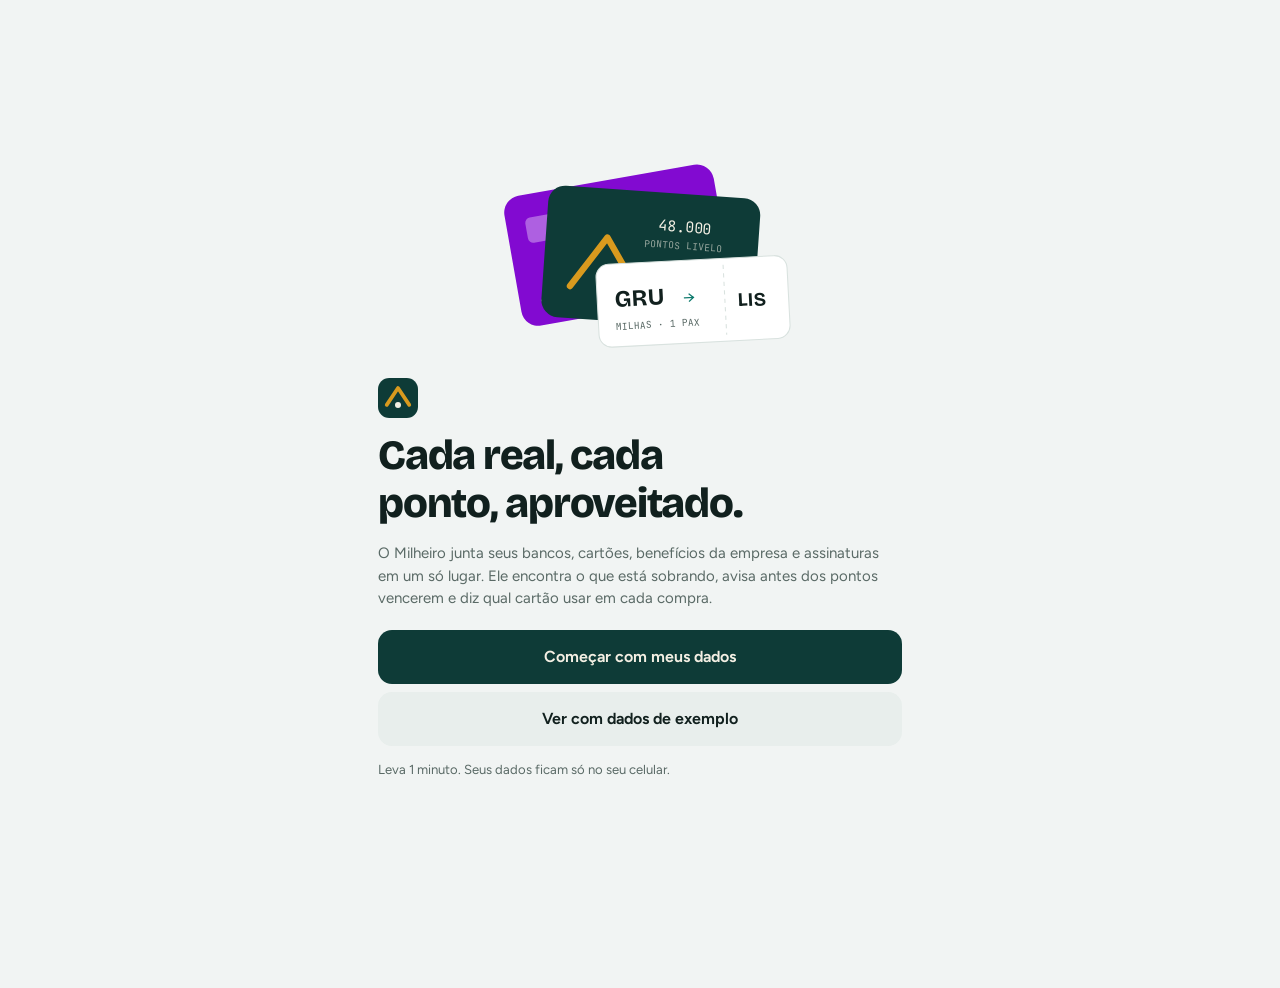
==== index.html @ a9b8e565 "Milheiro: PWA para otimizar assinaturas, benefícios, cartões e milhas Onboarding, otimizador de assi" ====
<!doctype html>
<html lang="pt-BR">
<head>
  <meta charset="utf-8">
  <meta name="viewport" content="width=device-width, initial-scale=1, viewport-fit=cover">
  <title>Milheiro</title>
  <meta name="description" content="Otimize assinaturas, benefícios, cartões e milhas em um só lugar.">
  <meta name="theme-color" content="#0E3B37">
  <meta name="apple-mobile-web-app-capable" content="yes">
  <meta name="mobile-web-app-capable" content="yes">
  <meta name="apple-mobile-web-app-status-bar-style" content="black-translucent">
  <meta name="apple-mobile-web-app-title" content="Milheiro">
  <link rel="manifest" href="manifest.webmanifest">
  <link rel="icon" href="icons/icon.svg" type="image/svg+xml">
  <link rel="apple-touch-icon" href="icons/icon-192.png">
  <link rel="preconnect" href="https://fonts.googleapis.com">
  <link rel="preconnect" href="https://fonts.gstatic.com" crossorigin>
  <link rel="stylesheet" href="https://fonts.googleapis.com/css2?family=Bricolage+Grotesque:opsz,wght@12..96,500..800&family=Figtree:wght@400..700&family=JetBrains+Mono:wght@400..600&display=swap">
  <link rel="stylesheet" href="css/app.css">
</head>
<body>
  <div id="app"></div>

  <div id="sheet" class="sheet" hidden>
    <div class="sheet-backdrop" data-act="sheet-close"></div>
    <div class="sheet-panel" role="dialog" aria-modal="true" aria-labelledby="sheet-title">
      <div class="sheet-grip"></div>
      <div class="sheet-head">
        <h2 id="sheet-title" class="sheet-title"></h2>
        <button class="icon-btn" data-act="sheet-close" aria-label="Fechar"><svg class="i" viewBox="0 0 24 24" aria-hidden="true"><path d="M6 6l12 12M18 6 6 18"/></svg></button>
      </div>
      <div id="sheet-body" class="sheet-body"></div>
    </div>
  </div>
  <div id="toast" role="status" aria-live="polite"></div>

  <script src="js/catalog.js"></script>
  <script src="js/engine.js"></script>
  <script src="js/phone.js"></script>
  <script src="js/app.js"></script>
</body>
</html>
---- css/app.css ----
/* Milheiro — layout: coluna única de app (até 560px), cabeçalho fixo no topo,
   barra de abas no rodapé, folhas (bottom sheets) para editar.
   Identidade: verde-petróleo profundo (tinta de cartão premium) + ouro de milhas,
   números em mono como num extrato. */
:root {
  --bg: #F1F4F3;
  --card: #FFFFFF;
  --card-2: #E8EEEC;
  --fg: #11201E;
  --muted: #5A6A66;
  --line: #D9E2DF;
  --ink: #0E3B37;
  --paper-on-ink: #F3EFE3;
  --gold: #D99A1E;
  --accent: #0E7A6D;
  --accent-soft: #D7EEEA;
  --good: #1A7F52;
  --good-soft: #DCF2E6;
  --warn: #A86F00;
  --warn-soft: #FBEFD2;
  --bad: #B4372B;
  --bad-soft: #F9E1DD;
  --shadow: 0 1px 2px rgba(14, 59, 55, .06), 0 8px 24px rgba(14, 59, 55, .08);
  --c-video: #3F5BD9; --c-music: #1A9E6E; --c-gym: #D9475C; --c-shipping: #D99A1E; --c-delivery: #E06A2B;
  --c-mobility: #6B7280; --c-cloud: #2F8FD1; --c-ai: #8B5CF6; --c-club: #0E7A6D; --c-other: #94A3B8;

  --display: 'Bricolage Grotesque', 'Segoe UI', system-ui, sans-serif;
  --body: 'Figtree', system-ui, -apple-system, 'Segoe UI', Roboto, sans-serif;
  --mono: 'JetBrains Mono', ui-monospace, 'SF Mono', Menlo, monospace;
  --r: 18px;
  --r-sm: 12px;
  --tab-h: 64px;
}
@media (prefers-color-scheme: dark) {
  :root:not([data-theme="light"]) {
    --bg: #0B1312; --card: #13201E; --card-2: #1A2A27; --fg: #E6EEEC; --muted: #93A5A1; --line: #233531;
    --ink: #17504A; --paper-on-ink: #F3EFE3; --gold: #EDB548; --accent: #43C2AE; --accent-soft: #12332E;
    --good: #4CC98D; --good-soft: #10301F; --warn: #E9B44C; --warn-soft: #33270C; --bad: #F07A6C; --bad-soft: #3A1A16;
    --shadow: 0 1px 2px rgba(0, 0, 0, .3), 0 10px 30px rgba(0, 0, 0, .35);
    --c-video: #7189F0; --c-music: #3DC495; --c-gym: #F0728A; --c-shipping: #EDB548; --c-delivery: #F28F55;
    --c-mobility: #9CA3AF; --c-cloud: #5BB3EE; --c-ai: #A78BFA; --c-club: #43C2AE; --c-other: #64748B;
    color-scheme: dark;
  }
}
:root[data-theme="dark"] {
  --bg: #0B1312; --card: #13201E; --card-2: #1A2A27; --fg: #E6EEEC; --muted: #93A5A1; --line: #233531;
  --ink: #17504A; --paper-on-ink: #F3EFE3; --gold: #EDB548; --accent: #43C2AE; --accent-soft: #12332E;
  --good: #4CC98D; --good-soft: #10301F; --warn: #E9B44C; --warn-soft: #33270C; --bad: #F07A6C; --bad-soft: #3A1A16;
  --shadow: 0 1px 2px rgba(0, 0, 0, .3), 0 10px 30px rgba(0, 0, 0, .35);
  --c-video: #7189F0; --c-music: #3DC495; --c-gym: #F0728A; --c-shipping: #EDB548; --c-delivery: #F28F55;
  --c-mobility: #9CA3AF; --c-cloud: #5BB3EE; --c-ai: #A78BFA; --c-club: #43C2AE; --c-other: #64748B;
  color-scheme: dark;
}

*, *::before, *::after { box-sizing: border-box; }
html { -webkit-text-size-adjust: 100%; }
html.locked { overflow: hidden; }
body {
  margin: 0; background: var(--bg); color: var(--fg);
  font: 15px/1.5 var(--body);
  -webkit-font-smoothing: antialiased;
  -webkit-tap-highlight-color: transparent;
}
body::before { content: ""; position: fixed; inset: 0 0 auto; height: env(safe-area-inset-top, 0px); z-index: 30; background: var(--bg); }
[hidden] { display: none !important; }
button, input, select { font: inherit; color: inherit; }
button { cursor: pointer; }
:focus-visible { outline: 2px solid var(--accent); outline-offset: 2px; border-radius: 6px; }
h1, h2, h3 { font-family: var(--display); line-height: 1.15; margin: 0; text-wrap: balance; letter-spacing: -0.01em; }
h1 { font-size: 1.9rem; font-weight: 700; }
h2 { font-size: 1.1rem; font-weight: 650; }
h3 { font-size: 1rem; font-weight: 650; }
p { margin: 0; }
.num { font-family: var(--mono); font-variant-numeric: tabular-nums; letter-spacing: -0.02em; }
.muted { color: var(--muted); }
.small { font-size: .82rem; }
.center { text-align: center; }
.i { width: 20px; height: 20px; fill: none; stroke: currentColor; stroke-width: 1.8; stroke-linecap: round; stroke-linejoin: round; flex: none; }
.i.flip { transform: scaleX(-1); }

#app { max-width: 560px; margin: 0 auto; min-height: 100vh; padding-bottom: calc(var(--tab-h) + env(safe-area-inset-bottom, 0px) + 24px); }

/* ---------- topo ---------- */
.top {
  position: sticky; top: env(safe-area-inset-top, 0px); z-index: 20;
  display: flex; align-items: center; justify-content: space-between;
  padding-block: 10px; padding-left: max(16px, env(safe-area-inset-left, 0px)); padding-right: max(16px, env(safe-area-inset-right, 0px));
  background: color-mix(in srgb, var(--bg) 88%, transparent);
  backdrop-filter: blur(12px); -webkit-backdrop-filter: blur(12px);
}
.brand { display: flex; align-items: center; gap: 8px; font-family: var(--display); font-weight: 700; font-size: 1.15rem; }
.mark { width: 30px; height: 30px; display: block; }
.top-actions { display: flex; gap: 6px; align-items: center; }
.install-btn { display: none; }
.can-install .install-btn { display: inline-flex; }
.chip-btn { display: inline-flex; align-items: center; gap: 6px; border: 1px solid var(--line); background: var(--card); border-radius: 999px; padding: 6px 12px; font-size: .85rem; font-weight: 600; }
.icon-btn { display: inline-grid; place-items: center; width: 40px; height: 40px; border-radius: 12px; border: 0; background: transparent; color: var(--muted); flex: none; }
.icon-btn:hover { background: var(--card-2); color: var(--fg); }
.icon-btn.tiny { width: 30px; height: 30px; border-radius: 9px; }
.icon-btn.tiny .i { width: 16px; height: 16px; }

.example-bar { margin: 0 16px 6px; display: flex; gap: 10px; align-items: center; justify-content: space-between; padding: 8px 8px 8px 14px; border-radius: 12px; background: var(--warn-soft); color: var(--fg); font-size: .85rem; }
.example-bar button { border: 0; background: var(--fg); color: var(--bg); border-radius: 9px; padding: 6px 10px; font-weight: 600; font-size: .8rem; white-space: nowrap; }

.view { padding-left: max(16px, env(safe-area-inset-left, 0px)); padding-right: max(16px, env(safe-area-inset-right, 0px)); padding-block: 4px 0; display: flex; flex-direction: column; gap: 22px; }

/* ---------- abas ---------- */
.tabbar {
  position: fixed; left: 0; right: 0; bottom: 0; z-index: 25;
  display: grid; grid-template-columns: repeat(5, 1fr);
  max-width: 560px; margin: 0 auto;
  padding: 6px max(8px, env(safe-area-inset-right, 0px)) calc(6px + env(safe-area-inset-bottom, 0px)) max(8px, env(safe-area-inset-left, 0px));
  background: color-mix(in srgb, var(--card) 92%, transparent);
  backdrop-filter: blur(14px); -webkit-backdrop-filter: blur(14px);
  border-top: 1px solid var(--line);
}
.tab { display: flex; flex-direction: column; align-items: center; gap: 2px; padding: 6px 0; color: var(--muted); text-decoration: none; font-size: .7rem; font-weight: 600; border-radius: 12px; }
.tab .i { width: 22px; height: 22px; transition: transform .2s; }
.tab.on { color: var(--accent); }
.tab.on .i { transform: translateY(-1px); stroke-width: 2.2; }

/* ---------- botões ---------- */
.btn { display: inline-flex; align-items: center; justify-content: center; gap: 8px; border: 0; border-radius: 14px; padding: 12px 18px; font-weight: 650; background: var(--ink); color: var(--paper-on-ink); transition: transform .12s, filter .12s; }
.btn:active { transform: scale(.98); }
.btn:hover { filter: brightness(1.08); }
.btn-ghost { background: var(--card-2); color: var(--fg); }
.btn-small { padding: 7px 12px; font-size: .85rem; border-radius: 11px; }
.btn-wide { width: 100%; }
.btn.danger { color: var(--bad); }
.btn.danger-fill { background: var(--bad); color: #fff; }
.link { display: inline-flex; align-items: center; gap: 4px; border: 0; background: none; color: var(--accent); font-weight: 600; font-size: .88rem; padding: 4px 0; }
.link .i { width: 16px; height: 16px; }

/* ---------- início ---------- */
.hero { background: var(--ink); color: var(--paper-on-ink); border-radius: 24px; padding: 20px; display: flex; flex-direction: column; gap: 16px; position: relative; overflow: hidden; }
.hero::after { content: ""; position: absolute; right: -60px; top: -60px; width: 220px; height: 220px; border-radius: 50%; border: 28px solid color-mix(in srgb, var(--gold) 16%, transparent); pointer-events: none; }
.eyebrow { font-size: .75rem; text-transform: uppercase; letter-spacing: .09em; font-weight: 700; opacity: .8; }
.hero-grid { display: grid; grid-template-columns: 128px 1fr; gap: 18px; align-items: center; }
.ring { position: relative; width: 128px; height: 128px; }
.ring svg { width: 100%; height: 100%; transform: rotate(-90deg); }
.ring circle { fill: none; stroke-width: 10; }
.ring-track { stroke: color-mix(in srgb, var(--paper-on-ink) 14%, transparent); }
.ring-val { stroke: var(--gold); stroke-linecap: round; }
.ring-good .ring-val { stroke: #5FD39B; }
.ring-bad .ring-val { stroke: #FF8D7A; }
.ring-label { position: absolute; inset: 0; display: grid; place-content: center; text-align: center; }
.ring-label b { font-family: var(--display); font-size: 2.3rem; line-height: 1; font-weight: 700; }
.ring-label span { font-size: .66rem; text-transform: uppercase; letter-spacing: .08em; opacity: .75; margin-top: 4px; }
.hero-stats { display: flex; flex-direction: column; gap: 12px; min-width: 0; }
.stat { display: flex; flex-direction: column; }
.stat span { font-size: .78rem; opacity: .75; }
.stat b { font-size: 1.35rem; font-weight: 600; line-height: 1.2; }
.stat small { font-size: .75rem; opacity: .65; }
.stat-save b { color: var(--gold); }
.wallet-strip { display: flex; align-items: center; gap: 10px; width: 100%; border: 0; text-align: left; border-radius: 14px; padding: 12px 14px; background: color-mix(in srgb, var(--paper-on-ink) 10%, transparent); color: inherit; }
.wallet-strip .i:first-child { color: var(--gold); }
.wallet-strip span:nth-of-type(1) { flex: 1; }
.wallet-strip .muted { color: inherit; opacity: .7; }
.company-note { display: flex; gap: 8px; align-items: flex-start; font-size: .85rem; opacity: .9; }
.company-note .i { color: var(--gold); margin-top: 1px; }

.quick { display: flex; gap: 10px; overflow-x: auto; margin: -6px -16px 0; padding: 6px 16px; scrollbar-width: none; scroll-snap-type: x proximity; }
.quick::-webkit-scrollbar { display: none; }
.quick button { flex: none; scroll-snap-align: start; display: flex; flex-direction: column; align-items: flex-start; gap: 18px; width: 116px; padding: 14px; border-radius: 16px; border: 1px solid var(--line); background: var(--card); font-weight: 600; font-size: .85rem; text-align: left; line-height: 1.25; }
.quick button .i { color: var(--accent); }
.quick button:active { transform: scale(.97); }

.setup { display: flex; gap: 12px; align-items: center; padding: 14px; border-radius: var(--r); background: var(--accent-soft); }
.setup > .i { color: var(--accent); }
.setup div { flex: 1; min-width: 0; }
.setup p { font-size: .85rem; color: var(--muted); }

.block { display: flex; flex-direction: column; gap: 12px; }
.block-head { display: flex; align-items: baseline; justify-content: space-between; gap: 12px; }

.insights { list-style: none; margin: 0; padding: 0; display: flex; flex-direction: column; gap: 10px; }
.insight { position: relative; background: var(--card); border-radius: var(--r); padding: 14px 14px 14px 18px; display: flex; flex-direction: column; gap: 6px; box-shadow: var(--shadow); overflow: hidden; animation: rise .4s both; }
.insight::before { content: ""; position: absolute; left: 0; top: 0; bottom: 0; width: 4px; background: var(--muted); }
.sev-high::before { background: var(--bad); }
.sev-med::before { background: var(--warn); }
.sev-low::before { background: var(--accent); }
.sev-good::before { background: var(--good); }
.sev-info::before { background: var(--gold); }
.insights li:nth-child(2) { animation-delay: .04s; } .insights li:nth-child(3) { animation-delay: .08s; } .insights li:nth-child(4) { animation-delay: .12s; } .insights li:nth-child(5) { animation-delay: .16s; }
@keyframes rise { from { transform: translateY(6px); opacity: .4; } to { transform: none; opacity: 1; } }
.insight-top { display: flex; align-items: center; gap: 8px; }
.insight-top .icon-btn { margin-left: auto; margin-right: -6px; }
.kind { font-size: .7rem; font-weight: 700; text-transform: uppercase; letter-spacing: .08em; color: var(--muted); }
.insight p { color: var(--muted); font-size: .9rem; }
.insight-actions { display: flex; flex-wrap: wrap; gap: 8px; margin-top: 4px; }

.pill { display: inline-flex; align-items: center; padding: 2px 9px; border-radius: 999px; font-size: .74rem; font-weight: 700; font-family: var(--mono); white-space: nowrap; }
.pill-save { background: var(--good-soft); color: var(--good); }
.pill-risk { background: var(--bad-soft); color: var(--bad); }
.pill-warn { background: var(--warn-soft); color: var(--warn); }
.pill-muted { background: var(--card-2); color: var(--muted); }
.pill-company { background: var(--accent-soft); color: var(--accent); font-family: var(--body); }
.v-good { background: var(--good-soft); color: var(--good); }
.v-warn { background: var(--warn-soft); color: var(--warn); }
.v-bad { background: var(--bad-soft); color: var(--bad); }

.empty { display: flex; flex-direction: column; align-items: center; text-align: center; gap: 10px; padding: 22px 18px; border: 1.5px dashed var(--line); border-radius: var(--r); color: var(--muted); }
.empty .i { width: 28px; height: 28px; color: var(--accent); }

.timeline { list-style: none; margin: 0; padding: 0; display: flex; flex-direction: column; background: var(--card); border-radius: var(--r); box-shadow: var(--shadow); }
.tl { display: flex; align-items: center; gap: 12px; padding: 10px 14px; }
.tl + .tl { border-top: 1px solid var(--line); }
.tl-date { width: 44px; flex: none; display: flex; flex-direction: column; align-items: center; border-radius: 10px; padding: 4px 0; background: var(--card-2); }
.tl-date b { font-family: var(--display); font-size: 1.15rem; line-height: 1.1; }
.tl-date span { font-size: .66rem; text-transform: uppercase; letter-spacing: .06em; color: var(--muted); }
.tl-expire .tl-date { background: var(--bad-soft); color: var(--bad); }
.tl-expire .tl-date span { color: var(--bad); }
.tl-trip .tl-date { background: var(--accent-soft); color: var(--accent); }
.tl-main { flex: 1; min-width: 0; display: flex; flex-direction: column; }
.tl-main b { font-weight: 600; font-size: .92rem; overflow: hidden; text-overflow: ellipsis; white-space: nowrap; }
.tl-main span { font-size: .78rem; color: var(--muted); }

/* ---------- páginas ---------- */
.page-head { display: flex; flex-direction: column; gap: 10px; padding-top: 6px; }
.lede { color: var(--muted); max-width: 46ch; }
.big-number { display: flex; flex-direction: column; }
.big-number b { font-size: 2rem; font-weight: 600; line-height: 1.1; }
.big-number span { color: var(--muted); font-size: .88rem; }
.catbar { display: flex; height: 12px; border-radius: 999px; overflow: hidden; gap: 2px; }
.catbar span { min-width: 4px; }
.legend { list-style: none; margin: 0; padding: 0; display: grid; grid-template-columns: 1fr 1fr; gap: 4px 16px; font-size: .8rem; color: var(--muted); }
.legend li { display: flex; align-items: center; gap: 6px; min-width: 0; }
.legend i { width: 9px; height: 9px; border-radius: 3px; flex: none; }
.legend b { margin-left: auto; color: var(--fg); font-weight: 500; }
.cat-video { background: var(--c-video); } .cat-music { background: var(--c-music); } .cat-gym { background: var(--c-gym); }
.cat-shipping { background: var(--c-shipping); } .cat-delivery { background: var(--c-delivery); } .cat-mobility { background: var(--c-mobility); }
.cat-cloud { background: var(--c-cloud); } .cat-ai { background: var(--c-ai); } .cat-club { background: var(--c-club); } .cat-other { background: var(--c-other); }

.seg { display: flex; gap: 4px; padding: 4px; border-radius: 14px; background: var(--card-2); overflow-x: auto; scrollbar-width: none; }
.seg button { flex: 1; border: 0; background: transparent; padding: 8px 10px; border-radius: 10px; font-weight: 600; font-size: .85rem; color: var(--muted); white-space: nowrap; }
.seg button.on { background: var(--card); color: var(--fg); box-shadow: 0 1px 3px rgba(0, 0, 0, .08); }
.seg-sm button { padding: 7px 8px; font-size: .8rem; }

.group { display: flex; flex-direction: column; gap: 8px; }
.group-title { font-size: .74rem; text-transform: uppercase; letter-spacing: .09em; color: var(--muted); font-family: var(--body); font-weight: 700; }
.rows { list-style: none; margin: 0; padding: 0; background: var(--card); border-radius: var(--r); box-shadow: var(--shadow); }
.row { display: flex; align-items: center; gap: 12px; padding: 12px 6px 12px 14px; cursor: pointer; }
.row + .row { border-top: 1px solid var(--line); }
.row:active { background: var(--card-2); }
.row.paused { opacity: .55; }
.row-main { flex: 1; min-width: 0; }
.row-title { font-weight: 600; overflow: hidden; text-overflow: ellipsis; white-space: nowrap; }
.row-meta { font-size: .78rem; color: var(--muted); overflow: hidden; text-overflow: ellipsis; white-space: nowrap; }
.row-end { display: flex; flex-direction: column; align-items: flex-end; text-align: right; }
.row-end b { font-weight: 600; font-size: .95rem; }
.row-end small { font-size: .72rem; color: var(--muted); }
.usage { font-size: .7rem; color: var(--muted); }
.u-rarely { color: var(--bad); font-weight: 600; }

.logo { display: inline-grid; place-items: center; width: 40px; height: 40px; border-radius: 12px; background: var(--lc); color: var(--lf); font-family: var(--display); font-weight: 800; font-size: .85rem; letter-spacing: -0.02em; flex: none; box-shadow: inset 0 0 0 1px rgba(255, 255, 255, .08); }
.logo.sm { width: 28px; height: 28px; border-radius: 8px; font-size: .68rem; }
.logo.lg { width: 52px; height: 52px; border-radius: 15px; font-size: 1.05rem; }

.fab { position: fixed; z-index: 22; right: max(18px, calc(50% - 280px + 18px)); bottom: calc(var(--tab-h) + env(safe-area-inset-bottom, 0px) + 18px); width: 56px; height: 56px; border-radius: 18px; border: 0; display: grid; place-items: center; background: var(--ink); color: var(--paper-on-ink); box-shadow: 0 10px 24px rgba(14, 59, 55, .35); }
.fab .i { width: 26px; height: 26px; stroke-width: 2.2; }

/* ---------- milhas ---------- */
.passes { display: grid; grid-template-columns: 1fr 1fr; gap: 10px; }
.pass { position: relative; display: flex; flex-direction: column; gap: 6px; text-align: left; border: 0; border-radius: var(--r); padding: 14px; min-height: 124px; background: var(--lc); color: var(--lf); overflow: hidden; box-shadow: var(--shadow); }
.pass::after { content: ""; position: absolute; right: -24px; bottom: -40px; width: 110px; height: 110px; border-radius: 50%; background: rgba(255, 255, 255, .1); }
.pass-top { display: flex; justify-content: space-between; align-items: baseline; gap: 6px; }
.pass-name { font-family: var(--display); font-weight: 700; font-size: .95rem; }
.pass-kind { font-size: .62rem; text-transform: uppercase; letter-spacing: .08em; opacity: .7; }
.pass-bal { font-size: 1.45rem; font-weight: 600; margin-top: auto; }
.pass-bottom { display: flex; justify-content: space-between; align-items: center; gap: 6px; font-size: .78rem; flex-wrap: wrap; position: relative; z-index: 1; }
.pass .pill { font-size: .66rem; padding: 2px 7px; }
.pass .pill-muted { background: rgba(255, 255, 255, .18); color: inherit; }

.tool { background: var(--card); border-radius: 22px; padding: 16px; box-shadow: var(--shadow); }
.out { display: flex; flex-direction: column; gap: 10px; }
.out:empty { display: none; }
.verdict { display: flex; flex-direction: column; gap: 2px; border-radius: 14px; padding: 12px 14px; }
.verdict b { font-family: var(--display); font-size: 1.2rem; }
.verdict span { color: var(--fg); font-size: .9rem; }
.meter { position: relative; height: 8px; border-radius: 999px; background: linear-gradient(90deg, var(--bad), var(--warn) 45%, var(--good) 75%); margin-top: 6px; }
.meter span { position: absolute; top: 50%; width: 18px; height: 18px; border-radius: 50%; background: var(--card); border: 3px solid var(--fg); transform: translate(-50%, -50%); transition: left .4s cubic-bezier(.2, .8, .2, 1); }
.meter i { position: absolute; top: -4px; bottom: -4px; width: 2px; background: var(--fg); opacity: .4; }
.meter-legend { display: flex; justify-content: space-between; font-size: .72rem; color: var(--muted); }
.xfer { display: grid; grid-template-columns: 1fr auto 1fr; align-items: center; gap: 10px; background: var(--card-2); border-radius: 14px; padding: 12px; }
.xfer > div { display: flex; flex-direction: column; min-width: 0; }
.xfer > div:last-child { text-align: right; }
.xfer span { font-size: .78rem; color: var(--muted); }
.xfer b { font-size: 1.2rem; font-weight: 600; }
.xfer small { font-size: .75rem; color: var(--muted); }
.xfer .i { color: var(--accent); }

/* ---------- formulários ---------- */
.form { display: flex; flex-direction: column; gap: 14px; margin-block: 12px; }
.field { display: flex; flex-direction: column; gap: 6px; min-width: 0; }
.field-label { font-size: .78rem; font-weight: 650; color: var(--muted); }
.hint { font-size: .75rem; color: var(--muted); }
.field input, .field select, .offer input, .offer select, .refs input {
  width: 100%; min-width: 0; padding: 11px 12px; border-radius: 12px; border: 1px solid var(--line); background: var(--bg); font-size: 16px;
}
.field input:focus, .field select:focus, .offer input:focus, .offer select:focus, .refs input:focus { outline: 2px solid var(--accent); outline-offset: -1px; border-color: transparent; }
.two { display: grid; grid-template-columns: 1fr 1fr; gap: 10px; }
.three { display: grid; grid-template-columns: repeat(3, 1fr); gap: 10px; }
.chips { display: flex; flex-wrap: wrap; gap: 6px; }
.chip { display: inline-flex; align-items: center; gap: 6px; border: 1px solid var(--line); background: var(--card); border-radius: 999px; padding: 7px 12px; font-size: .84rem; font-weight: 600; color: var(--fg); text-decoration: none; }
.chip .i { width: 14px; height: 14px; }
.chip.on { background: var(--ink); color: var(--paper-on-ink); border-color: var(--ink); }
.checks { display: flex; flex-direction: column; gap: 8px; font-size: .9rem; }
.checks label { display: flex; gap: 10px; align-items: center; }
.checks input { width: 20px; height: 20px; accent-color: var(--accent); }
.note { font-size: .84rem; color: var(--muted); background: var(--card-2); border-radius: 12px; padding: 10px 12px; display: flex; gap: 8px; align-items: flex-start; }
.note .i { width: 18px; height: 18px; flex: none; }
.note.warn { background: var(--warn-soft); color: var(--fg); }
.note.good { background: var(--good-soft); color: var(--fg); }
.note.good .i { color: var(--good); }
.search { display: flex; align-items: center; gap: 8px; padding: 0 12px; border-radius: 14px; background: var(--card-2); color: var(--muted); }
.search input { flex: 1; border: 0; background: transparent; padding: 12px 0; outline: none; color: var(--fg); font-size: 16px; min-width: 0; }
.svc-grid { display: grid; grid-template-columns: repeat(3, 1fr); gap: 8px; margin-top: 12px; }
.svc { display: flex; flex-direction: column; align-items: center; gap: 6px; text-align: center; border: 1px solid var(--line); border-radius: 14px; padding: 12px 6px; background: var(--card); }
.svc span { font-weight: 600; font-size: .82rem; line-height: 1.2; }
.svc small { font-size: .68rem; color: var(--muted); line-height: 1.2; }
.refs { display: grid; grid-template-columns: 1fr 1fr; gap: 8px; }
.refs label { display: flex; align-items: center; gap: 8px; font-size: .82rem; min-width: 0; }
.refs label span { flex: 1; min-width: 0; overflow: hidden; text-overflow: ellipsis; white-space: nowrap; }
.refs input { width: 70px; flex: none; padding: 8px; text-align: right; font-family: var(--mono); }

.amount-in { display: flex; align-items: center; gap: 8px; border-bottom: 2px solid var(--line); padding-bottom: 6px; }
.amount-in:focus-within { border-color: var(--accent); }
.amount-in span { font-family: var(--display); font-size: 1.5rem; color: var(--muted); }
.amount-in input { flex: 1; min-width: 0; border: 0; background: transparent; font-family: var(--mono); font-size: 2.2rem; font-weight: 600; outline: none; padding: 0; letter-spacing: -0.03em; }
.winner { border-radius: 18px; padding: 16px; background: var(--ink); color: var(--paper-on-ink); display: flex; flex-direction: column; gap: 8px; align-items: flex-start; }
.winner-main { display: flex; align-items: center; gap: 10px; font-family: var(--display); font-size: 1.25rem; }
.winner p { opacity: .9; font-size: .92rem; }
.winner b { color: var(--gold); }
.winner-main b { color: inherit; }
.winner .btn-ghost { background: color-mix(in srgb, var(--paper-on-ink) 14%, transparent); color: inherit; }

.ranking { list-style: none; margin: 0; padding: 0; display: flex; flex-direction: column; gap: 8px; }
.ranking li { display: flex; flex-direction: column; gap: 3px; border: 1px solid var(--line); border-radius: 14px; padding: 12px; background: var(--card); }
.ranking li.win { border-color: var(--good); box-shadow: 0 0 0 1px var(--good); }
.ranking li.nope { opacity: .6; }
.ranking.compact li { padding: 8px 12px; }
.rk-top { display: flex; align-items: center; gap: 8px; flex-wrap: wrap; }
.rk-cost { margin-left: auto; font-weight: 600; }

/* ---------- viagens ---------- */
.tickets { display: flex; flex-direction: column; gap: 12px; }
.ticket { display: grid; grid-template-columns: 1fr 112px; border: 0; padding: 0; text-align: left; border-radius: 20px; background: var(--card); box-shadow: var(--shadow); overflow: hidden; position: relative; }
.ticket-main { padding: 16px; display: flex; flex-direction: column; gap: 6px; min-width: 0; }
.t-codes { display: flex; align-items: center; gap: 10px; font-family: var(--display); font-size: 1.9rem; font-weight: 800; letter-spacing: .02em; }
.t-codes .i { color: var(--accent); width: 22px; height: 22px; }
.i.rot { transform: rotate(90deg); }
.t-sub { font-size: .82rem; color: var(--muted); overflow: hidden; text-overflow: ellipsis; white-space: nowrap; }
.ticket-stub { padding: 16px 12px; display: flex; flex-direction: column; justify-content: center; gap: 2px; border-left: 2px dashed var(--line); background: var(--card-2); position: relative; }
.ticket-stub b { font-family: var(--display); font-size: 1rem; line-height: 1.2; }
.ticket-stub::before, .ticket-stub::after { content: ""; position: absolute; left: -10px; width: 18px; height: 18px; border-radius: 50%; background: var(--bg); }
.ticket-stub::before { top: -9px; } .ticket-stub::after { bottom: -9px; }
.perks { list-style: none; margin: 0; padding: 0; display: flex; flex-direction: column; gap: 10px; }
.perks li { display: flex; gap: 10px; align-items: flex-start; }
.perks .i { color: var(--good); margin-top: 2px; }
.perks div { display: flex; flex-direction: column; font-size: .9rem; min-width: 0; }
.perks span { color: var(--muted); font-size: .85rem; }
.search-links { display: flex; flex-direction: column; gap: 6px; }
.offers { list-style: none; margin: 0; padding: 0; display: flex; flex-direction: column; gap: 8px; }
.offer { display: grid; grid-template-columns: auto 1fr auto; gap: 8px; align-items: center; }
.offer-miles { grid-template-columns: 1.3fr 1fr .8fr auto; }
.offer-tag { font-family: var(--mono); font-weight: 600; color: var(--muted); padding: 0 6px; }
.offer input, .offer select { padding: 10px; }

/* ---------- folha (bottom sheet) ---------- */
.sheet { position: fixed; inset: 0; z-index: 50; }
.sheet-backdrop { position: absolute; inset: 0; background: rgba(5, 15, 14, .45); opacity: 0; transition: opacity .25s; }
.sheet-panel {
  position: absolute; left: 0; right: 0; bottom: 0; margin: 0 auto; max-width: 560px; max-height: 92vh;
  display: flex; flex-direction: column; background: var(--card); border-radius: 26px 26px 0 0;
  transform: translateY(100%); transition: transform .3s cubic-bezier(.2, .8, .2, 1);
  padding-bottom: env(safe-area-inset-bottom, 0px);
}
.sheet.open .sheet-backdrop { opacity: 1; }
.sheet.open .sheet-panel { transform: translateY(0); }
.sheet-grip { width: 42px; height: 5px; border-radius: 999px; background: var(--line); margin: 10px auto 0; flex: none; }
.sheet-head { display: flex; align-items: center; justify-content: space-between; gap: 8px; padding: 6px 10px 4px max(18px, env(safe-area-inset-left, 0px)); flex: none; }
.sheet-title { font-size: 1.2rem; }
.sheet-body { overflow-y: auto; overscroll-behavior: contain; padding: 4px max(18px, env(safe-area-inset-right, 0px)) 22px max(18px, env(safe-area-inset-left, 0px)); }
.sheet-hero { display: flex; align-items: center; gap: 12px; }
.sheet-hero > div { flex: 1; display: flex; flex-direction: column; min-width: 0; }
.sheet-hero span { font-size: .8rem; color: var(--muted); }
.sheet-actions { display: flex; gap: 8px; justify-content: flex-end; flex-wrap: wrap; margin-top: 16px; position: sticky; bottom: -22px; background: var(--card); padding-block: 12px; }
.sheet-actions .btn:last-child { flex: 1; max-width: 220px; }
.confirm { display: flex; flex-wrap: wrap; align-items: center; gap: 8px; margin-top: 14px; padding: 10px 12px; border-radius: 12px; background: var(--bad-soft); font-size: .9rem; }
.confirm span { flex: 1; min-width: 140px; }
.settings-list { display: flex; flex-direction: column; border-radius: var(--r); background: var(--bg); margin-top: 8px; }
.settings-list > * { display: flex; align-items: center; gap: 12px; text-align: left; border: 0; background: transparent; padding: 12px 14px; cursor: pointer; }
.settings-list > * + * { border-top: 1px solid var(--line); }
.settings-list span { display: flex; flex-direction: column; min-width: 0; }
.settings-list small { color: var(--muted); font-size: .78rem; }
.settings-list .i { color: var(--accent); }
.settings-list .danger, .settings-list .danger .i { color: var(--bad); }

/* ---------- onboarding ---------- */
.ob { min-height: 100vh; display: flex; flex-direction: column; padding-left: max(18px, env(safe-area-inset-left, 0px)); padding-right: max(18px, env(safe-area-inset-right, 0px)); padding-block: 12px 0; }
.ob-welcome { justify-content: center; gap: 12px; }
.ob-art { display: grid; place-items: center; }
.art { width: min(340px, 100%); height: auto; animation: float 6s ease-in-out infinite; }
@keyframes float { 50% { transform: translateY(-6px); } }
.a-ink { fill: var(--ink); } .a-gold-stroke { stroke: var(--gold); } .a-on-ink { fill: var(--paper-on-ink); }
.a-card { fill: var(--card); stroke: var(--line); } .a-line { stroke: var(--line); } .a-fg { fill: var(--fg); }
.a-muted { fill: var(--muted); } .a-accent { fill: var(--accent); }
.a-mono { font-family: var(--mono); } .a-display { font-family: var(--display); }
.ob-copy { display: flex; flex-direction: column; gap: 14px; }
.ob-copy .mark { width: 40px; height: 40px; }
.ob-copy h1 { font-size: clamp(2rem, 8vw, 2.6rem); font-weight: 800; letter-spacing: -0.03em; }
.ob-copy p { color: var(--muted); max-width: 52ch; }
.ob-actions { display: flex; flex-direction: column; gap: 8px; margin-top: 6px; }
.ob-actions .btn { padding: 15px; font-size: 1rem; }
.ob-head { display: flex; align-items: center; justify-content: space-between; }
.ob-head > span { width: 40px; }
.ob-dots { display: flex; gap: 6px; }
.ob-dots i { width: 22px; height: 5px; border-radius: 999px; background: var(--line); transition: background .3s; }
.ob-dots i.on { background: var(--accent); }
.ob-body { flex: 1; display: flex; flex-direction: column; gap: 12px; padding-block: 12px 20px; }
.ob-body h2 { font-size: 1.7rem; font-weight: 750; }
.ob-body > p { color: var(--muted); }
.ob-grid { display: grid; grid-template-columns: 1fr 1fr; gap: 8px; }
.ob-chip { display: flex; align-items: center; gap: 10px; text-align: left; padding: 10px; border-radius: 14px; border: 1.5px solid var(--line); background: var(--card); font-weight: 600; font-size: .88rem; position: relative; min-width: 0; transition: border-color .15s, background .15s; }
.ob-chip span { flex: 1; min-width: 0; line-height: 1.2; }
.ob-chip em { position: absolute; top: -8px; right: 8px; font-style: normal; font-size: .62rem; font-weight: 700; text-transform: uppercase; letter-spacing: .06em; padding: 1px 7px; border-radius: 999px; background: var(--ink); color: var(--paper-on-ink); }
.ob-chip.on { border-color: var(--ink); background: var(--accent-soft); }
.ob-chip.company { border-color: var(--gold); }
.ob-chip.company em { background: var(--gold); color: #1d1503; }
.ob-foot { position: sticky; bottom: 0; padding-block: 12px calc(12px + env(safe-area-inset-bottom, 0px)); background: linear-gradient(transparent, var(--bg) 30%); }
.ob-foot .btn { padding: 15px; font-size: 1rem; }

/* ---------- toast ---------- */
#toast { position: fixed; z-index: 60; left: 50%; bottom: calc(var(--tab-h) + env(safe-area-inset-bottom, 0px) + 20px); transform: translate(-50%, 20px); width: max-content; max-width: min(92vw, 520px); padding: 12px 16px; border-radius: 14px; background: var(--fg); color: var(--bg); font-size: .9rem; font-weight: 500; opacity: 0; pointer-events: none; transition: opacity .2s, transform .25s; box-shadow: 0 10px 30px rgba(0, 0, 0, .25); }
#toast.show { opacity: 1; transform: translate(-50%, 0); }

@media (max-width: 380px) {
  .hero-grid { grid-template-columns: 104px 1fr; gap: 12px; }
  .ring { width: 104px; height: 104px; }
  .ring-label b { font-size: 1.9rem; }
  .three { grid-template-columns: 1fr 1fr; }
  .svc-grid { grid-template-columns: 1fr 1fr; }
  .offer-miles { grid-template-columns: 1fr 1fr; }
  .offer-miles select { grid-column: 1 / -1; }
}
@media (prefers-reduced-motion: reduce) {
  *, *::before, *::after { animation: none !important; transition: none !important; }
}
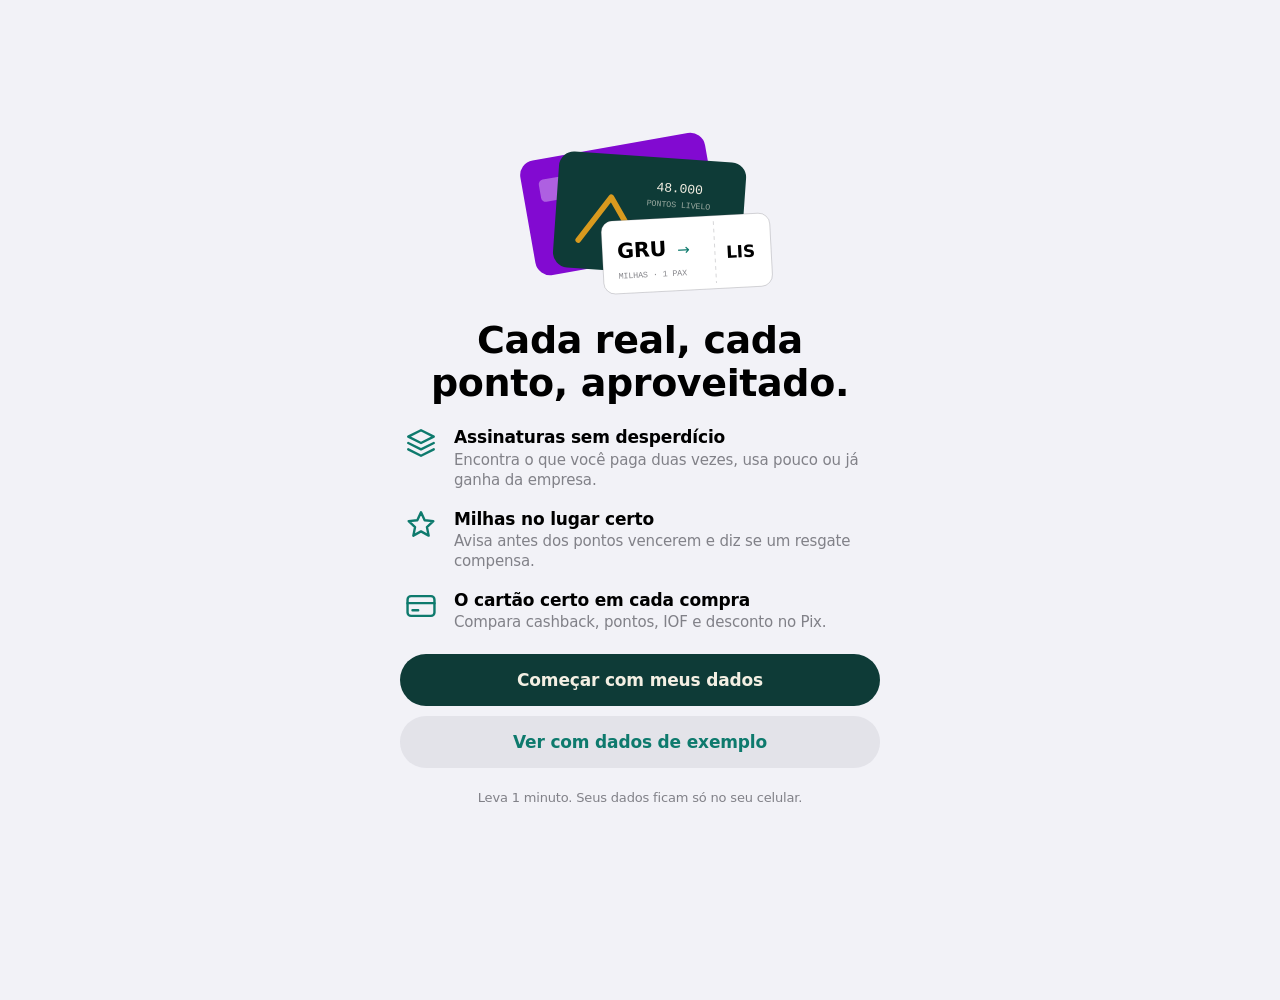
==== commit e8717e53: "Redireciona a raiz para docs/, para o Pages funcionar com qualquer pasta Co-Authored-By: Claude Opus" ====
--- a/index.html
+++ b/index.html
@@ -2,41 +2,13 @@
 <html lang="pt-BR">
 <head>
   <meta charset="utf-8">
-  <meta name="viewport" content="width=device-width, initial-scale=1, viewport-fit=cover">
+  <meta name="viewport" content="width=device-width, initial-scale=1">
   <title>Milheiro</title>
-  <meta name="description" content="Otimize assinaturas, benefícios, cartões e milhas em um só lugar.">
-  <meta name="theme-color" content="#0E3B37">
-  <meta name="apple-mobile-web-app-capable" content="yes">
-  <meta name="mobile-web-app-capable" content="yes">
-  <meta name="apple-mobile-web-app-status-bar-style" content="black-translucent">
-  <meta name="apple-mobile-web-app-title" content="Milheiro">
-  <link rel="manifest" href="manifest.webmanifest">
-  <link rel="icon" href="icons/icon.svg" type="image/svg+xml">
-  <link rel="apple-touch-icon" href="icons/icon-192.png">
-  <link rel="preconnect" href="https://fonts.googleapis.com">
-  <link rel="preconnect" href="https://fonts.gstatic.com" crossorigin>
-  <link rel="stylesheet" href="https://fonts.googleapis.com/css2?family=Bricolage+Grotesque:opsz,wght@12..96,500..800&family=Figtree:wght@400..700&family=JetBrains+Mono:wght@400..600&display=swap">
-  <link rel="stylesheet" href="css/app.css">
+  <!-- Se o GitHub Pages publicar a raiz do repositório, leva para o app em docs/. -->
+  <meta http-equiv="refresh" content="0; url=docs/">
+  <script>location.replace('docs/' + location.hash);</script>
 </head>
-<body>
-  <div id="app"></div>
-
-  <div id="sheet" class="sheet" hidden>
-    <div class="sheet-backdrop" data-act="sheet-close"></div>
-    <div class="sheet-panel" role="dialog" aria-modal="true" aria-labelledby="sheet-title">
-      <div class="sheet-grip"></div>
-      <div class="sheet-head">
-        <h2 id="sheet-title" class="sheet-title"></h2>
-        <button class="icon-btn" data-act="sheet-close" aria-label="Fechar"><svg class="i" viewBox="0 0 24 24" aria-hidden="true"><path d="M6 6l12 12M18 6 6 18"/></svg></button>
-      </div>
-      <div id="sheet-body" class="sheet-body"></div>
-    </div>
-  </div>
-  <div id="toast" role="status" aria-live="polite"></div>
-
-  <script src="js/catalog.js"></script>
-  <script src="js/engine.js"></script>
-  <script src="js/phone.js"></script>
-  <script src="js/app.js"></script>
+<body style="font-family: -apple-system, system-ui, sans-serif; padding: 24px;">
+  <p>Abrindo o Milheiro… <a href="docs/">Toque aqui se não abrir.</a></p>
 </body>
 </html>
